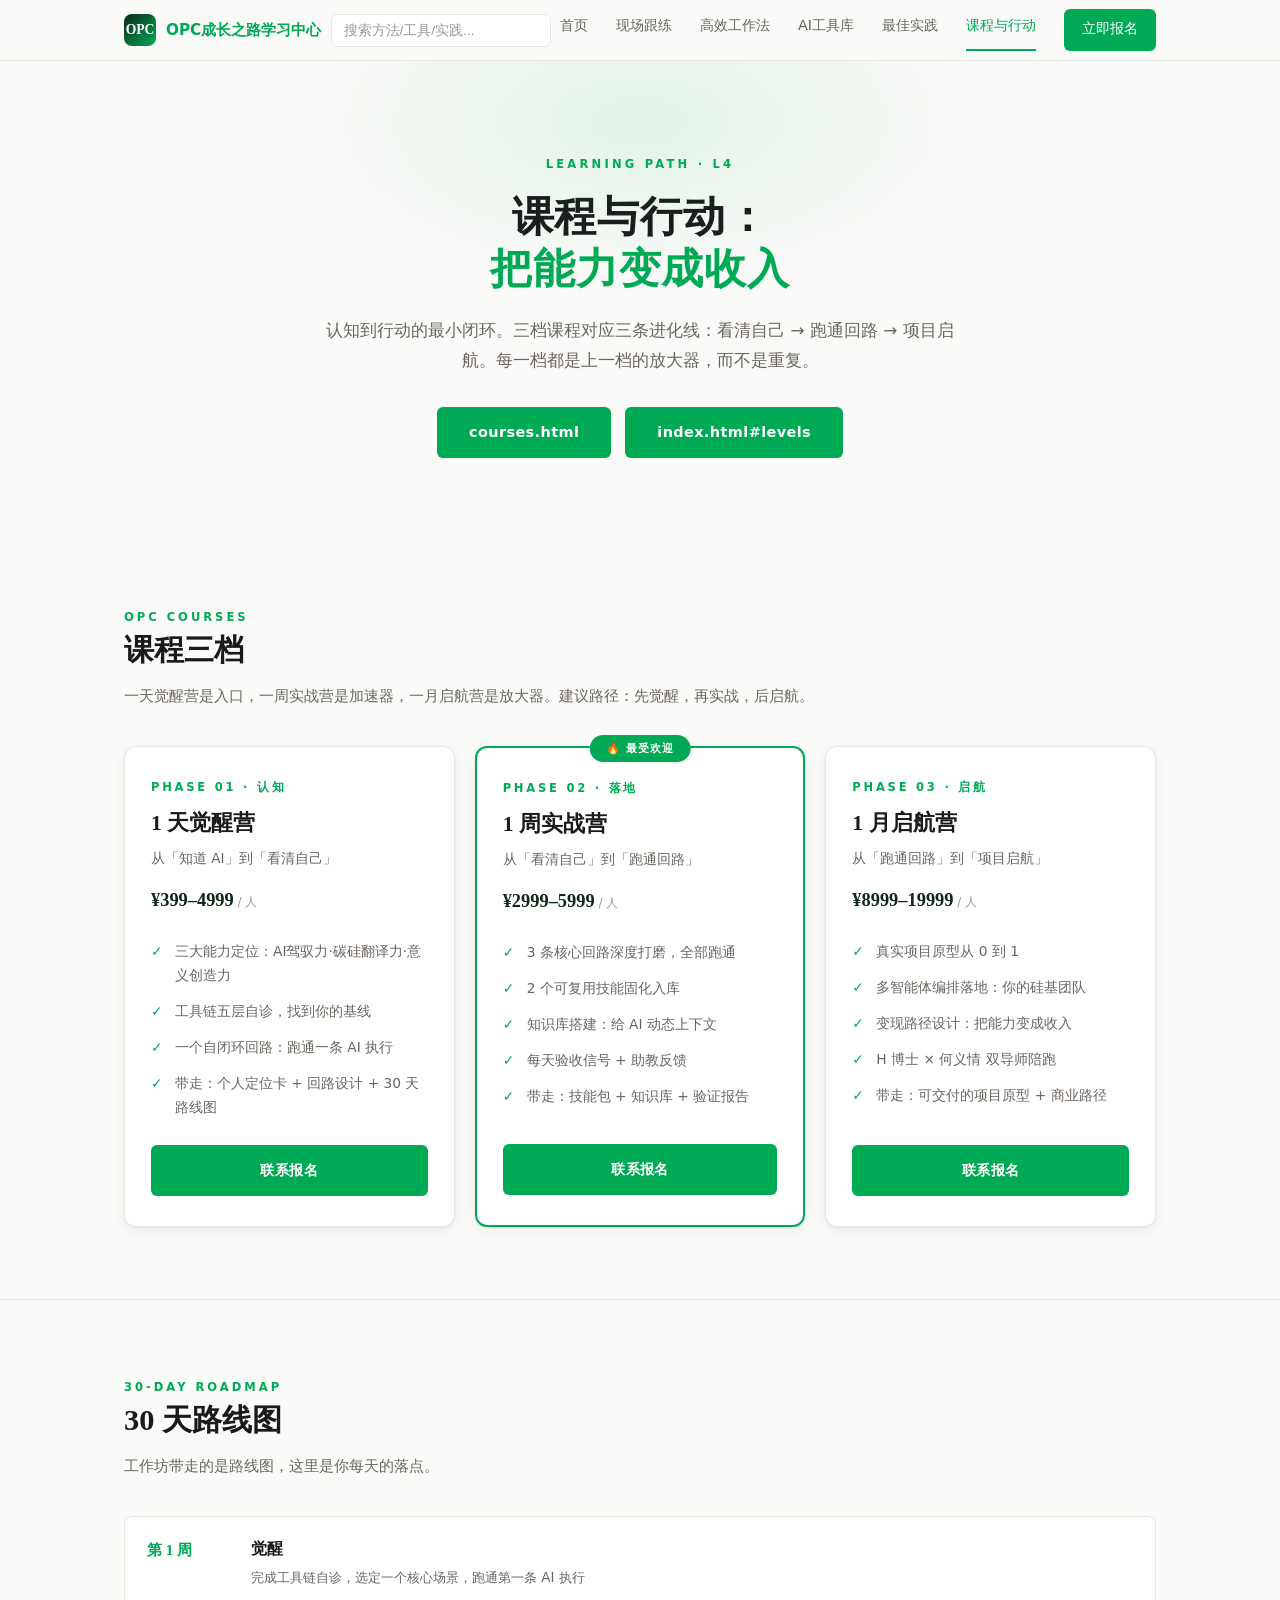
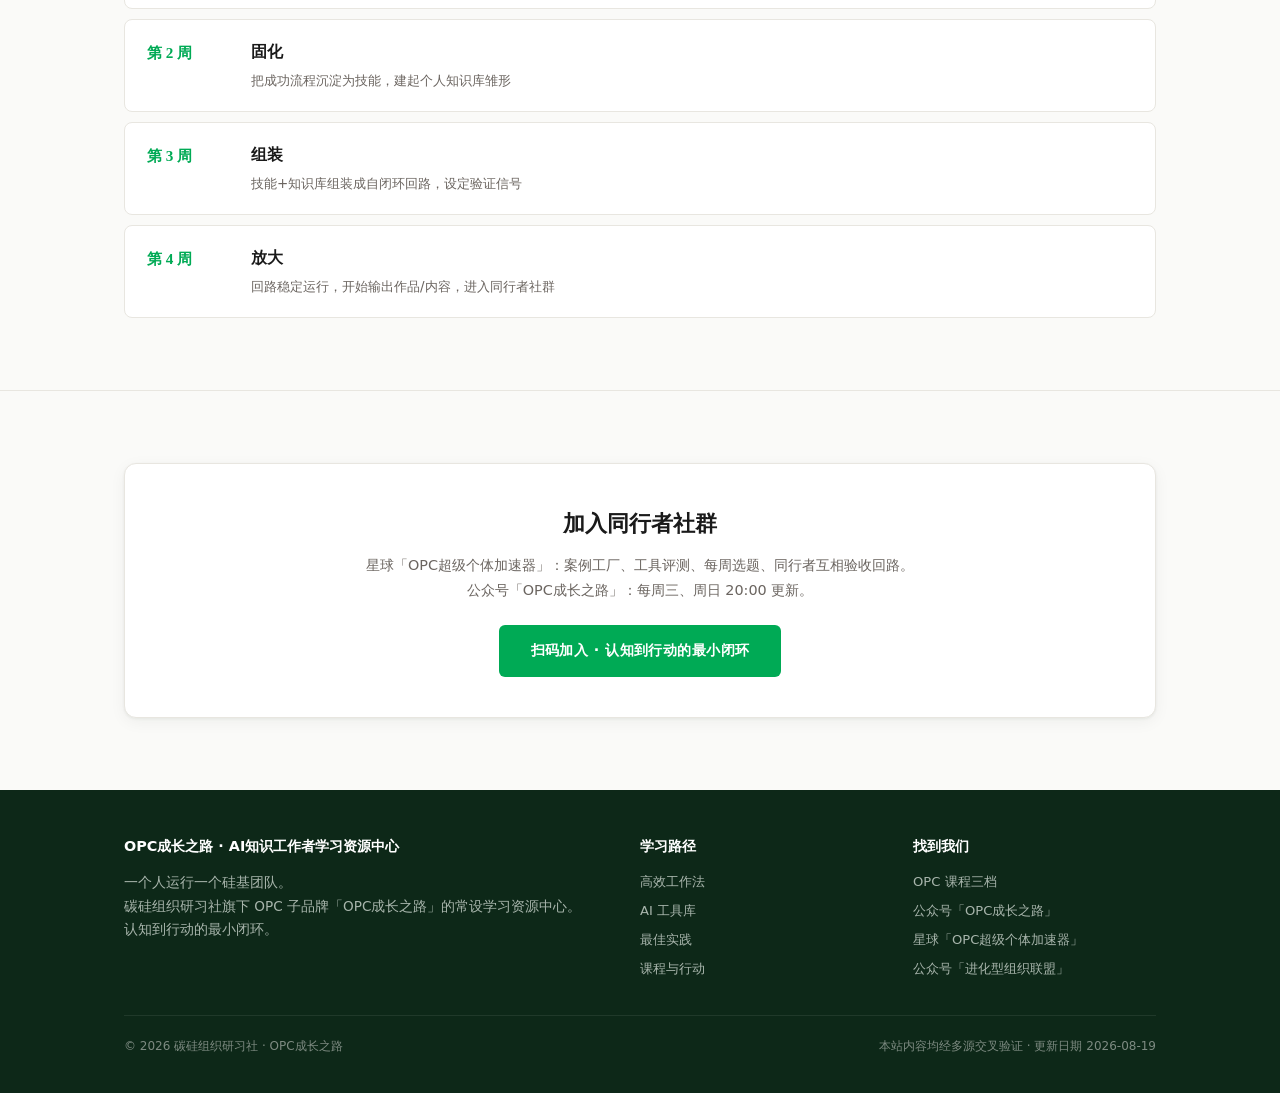
==== courses.html @ c3287d08 "OPC学习资源中心 v1.0: 渐进式五层路径+工具链自测+现场跟练手册" ====
<!DOCTYPE html>
<html lang="zh-CN">
<head>
<meta charset="UTF-8">
<meta name="viewport" content="width=device-width, initial-scale=1.0">
<title>课程与行动 · OPC成长之路 · AI知识工作者学习资源中心</title>
<meta name="description" content="AI 知识工作者一站式学习资源中心：高效工作法、AI 工具库、最佳实践、OPC 课程。一个人运行一个硅基团队。">
<link rel="stylesheet" href="css/style.css">

</head>
<body>
<nav class="nav">
  <div class="container nav-inner">
    <a class="brand" href="index.html"><span class="logo">OPC</span><span>OPC成长之路学习中心</span></a>
    <div class="search-wrap"><input id="site-search" class="site-search" type="search" placeholder="搜索方法/工具/实践..." aria-label="站内搜索"></div>
    <button class="nav-menu-toggle" aria-label="菜单" onclick="document.querySelector('.nav-links').classList.toggle('mobile-open')">☰ 菜单</button>
    <div class="nav-links"><a href="index.html" class="">首页</a><a href="playbook.html" class="">现场跟练</a><a href="methods.html" class="">高效工作法</a><a href="tools.html" class="">AI工具库</a><a href="practices.html" class="">最佳实践</a><a href="courses.html" class="active">课程与行动</a><a class="nav-cta" href="courses.html">立即报名</a></div>
  </div>
</nav>
<header class="hero">
  <div class="container">
    <span class="eyebrow">LEARNING PATH · L4</span>
    <h1>课程与行动：<br><em>把能力变成收入</em></h1>
    <p class="sub">认知到行动的最小闭环。三档课程对应三条进化线：看清自己 → 跑通回路 → 项目启航。每一档都是上一档的放大器，而不是重复。</p>
    <div class="hero-btns"><a class="btn " href="加入星球">courses.html</a><a class="btn line" href="回到起点 L0">index.html#levels</a></div>
  </div>
</header>

<section>
  <div class="container">
    <div class="sec-head">
      <span class="sec-label">OPC COURSES</span>
      <h2 class="sec-title">课程三档</h2>
      <p class="sec-desc">一天觉醒营是入口，一周实战营是加速器，一月启航营是放大器。建议路径：先觉醒，再实战，后启航。</p>
    </div>
    <div class="tier-grid"><div class="tier">
  <span class="t-phase">PHASE 01 · 认知</span>
  <h3>1 天觉醒营</h3>
  <p class="t-sub">从「知道 AI」到「看清自己」</p>
  <div class="t-price">¥399–4999<small> / 人</small></div>
  <ul><li>三大能力定位：AI驾驭力·碳硅翻译力·意义创造力</li><li>工具链五层自诊，找到你的基线</li><li>一个自闭环回路：跑通一条 AI 执行</li><li>带走：个人定位卡 + 回路设计 + 30 天路线图</li></ul>
  <a class="btn" href="index.html">联系报名</a>
</div><div class="tier hot"><span class="t-badge">🔥 最受欢迎</span>
  <span class="t-phase">PHASE 02 · 落地</span>
  <h3>1 周实战营</h3>
  <p class="t-sub">从「看清自己」到「跑通回路」</p>
  <div class="t-price">¥2999–5999<small> / 人</small></div>
  <ul><li>3 条核心回路深度打磨，全部跑通</li><li>2 个可复用技能固化入库</li><li>知识库搭建：给 AI 动态上下文</li><li>每天验收信号 + 助教反馈</li><li>带走：技能包 + 知识库 + 验证报告</li></ul>
  <a class="btn" href="index.html">联系报名</a>
</div><div class="tier">
  <span class="t-phase">PHASE 03 · 启航</span>
  <h3>1 月启航营</h3>
  <p class="t-sub">从「跑通回路」到「项目启航」</p>
  <div class="t-price">¥8999–19999<small> / 人</small></div>
  <ul><li>真实项目原型从 0 到 1</li><li>多智能体编排落地：你的硅基团队</li><li>变现路径设计：把能力变成收入</li><li>H 博士 × 何义情 双导师陪跑</li><li>带走：可交付的项目原型 + 商业路径</li></ul>
  <a class="btn" href="index.html">联系报名</a>
</div></div>
  </div>
</section>
<section>
  <div class="container">
    <div class="sec-head">
      <span class="sec-label">30-DAY ROADMAP</span>
      <h2 class="sec-title">30 天路线图</h2>
      <p class="sec-desc">工作坊带走的是路线图，这里是你每天的落点。</p>
    </div>
    <div class="roadmap"><div class="rm"><div class="rm-wk">第 1 周</div><div class="rm-body"><h4>觉醒</h4><p>完成工具链自诊，选定一个核心场景，跑通第一条 AI 执行</p></div></div><div class="rm"><div class="rm-wk">第 2 周</div><div class="rm-body"><h4>固化</h4><p>把成功流程沉淀为技能，建起个人知识库雏形</p></div></div><div class="rm"><div class="rm-wk">第 3 周</div><div class="rm-body"><h4>组装</h4><p>技能+知识库组装成自闭环回路，设定验证信号</p></div></div><div class="rm"><div class="rm-wk">第 4 周</div><div class="rm-body"><h4>放大</h4><p>回路稳定运行，开始输出作品/内容，进入同行者社群</p></div></div></div>
  </div>
</section>
<section>
  <div class="container">
    <div class="cta">
      <h3>加入同行者社群</h3>
      <p>星球「OPC超级个体加速器」：案例工厂、工具评测、每周选题、同行者互相验收回路。<br>公众号「OPC成长之路」：每周三、周日 20:00 更新。</p>
      <a class="btn" href="index.html">扫码加入 · 认知到行动的最小闭环</a>
    </div>
  </div>
</section>
<footer>
  <div class="container">
    <div class="footer-grid">
      <div>
        <h4>OPC成长之路 · AI知识工作者学习资源中心</h4>
        <p style="color:#a8b5ac;font-size:0.85rem;">一个人运行一个硅基团队。<br>碳硅组织研习社旗下 OPC 子品牌「OPC成长之路」的常设学习资源中心。<br>认知到行动的最小闭环。</p>
      </div>
      <div>
        <h4>学习路径</h4>
        <a href="methods.html">高效工作法</a>
        <a href="tools.html">AI 工具库</a>
        <a href="practices.html">最佳实践</a>
        <a href="courses.html">课程与行动</a>
      </div>
      <div>
        <h4>找到我们</h4>
        <a href="courses.html">OPC 课程三档</a>
        <a href="#">公众号「OPC成长之路」</a>
        <a href="#">星球「OPC超级个体加速器」</a>
        <a href="#">公众号「进化型组织联盟」</a>
      </div>
    </div>
    <div class="footer-bottom">
      <span>© 2026 碳硅组织研习社 · OPC成长之路</span>
      <span>本站内容均经多源交叉验证 · 更新日期 2026-08-19</span>
    </div>
  </div>
</footer>
<script src="js/search.js"></script>
</body>
</html>
---- css/style.css ----
/* ============================================================
   OPC成长之路 · AI知识工作者学习资源中心
   设计系统 v1.0 — 碳硅绿 × 暖纸色
   与 OPC 工作坊物料（brochure/poster v6-v7）保持一致
   ============================================================ */
:root {
  --green: #00aa55;
  --green-bright: #12c96b;
  --green-soft: rgba(0,170,85,0.06);
  --green-line: rgba(0,170,85,0.16);
  --dark: #0d2818;
  --dark-2: #1a3a2a;
  --ink: #1a1a1a;
  --gray: #6b6560;
  --light-gray: #999;
  --bg: #fafaf8;
  --warm: #f5f3ef;
  --border: #e8e6e0;
  --white: #ffffff;

  /* 渐进式五层色 */
  --l0: #b85a30;   /* 认知觉醒 · 碳 */
  --l1: #2563eb;   /* 方法掌握 · 硅蓝 */
  --l2: #00aa55;   /* 工具驾驭 · 共生绿 */
  --l3: #7c3aed;   /* 实践深化 · 紫 */
  --l4: #0d2818;   /* 行动变现 · 深绿 */

  --serif: "Songti SC","STSong","Noto Serif SC","SimSun","PingFang SC",serif;
  --sans: "PingFang SC","Hiragino Sans GB","Microsoft YaHei",system-ui,sans-serif;
  --radius: 8px;
  --shadow: 0 1px 3px rgba(13,40,24,0.06), 0 4px 16px rgba(13,40,24,0.05);
}

* { margin:0; padding:0; box-sizing:border-box; }
html { font-size:16px; -webkit-font-smoothing:antialiased; scroll-behavior:smooth; }
body {
  font-family:var(--sans);
  color:var(--ink);
  background:var(--bg);
  line-height:1.75;
}
h1,h2,h3,.serif { font-family:var(--serif); }
a { color:var(--green); text-decoration:none; }
a:hover { text-decoration:underline; }
img { max-width:100%; }

.container { max-width:1080px; margin:0 auto; padding:0 24px; }
section { padding:72px 0; }
section + section { border-top:1px solid var(--border); }

/* ---------- 顶部导航 ---------- */
.nav {
  position:sticky; top:0; z-index:100;
  background:rgba(250,250,248,0.92);
  backdrop-filter:blur(8px);
  border-bottom:1px solid var(--border);
}
.nav-inner { display:flex; align-items:center; justify-content:space-between; height:60px; }
.brand { display:flex; align-items:center; gap:10px; font-weight:600; font-size:0.95rem; }
.brand .logo {
  width:32px; height:32px; border-radius:8px;
  background:linear-gradient(135deg,var(--dark),var(--green));
  color:#fff; display:flex; align-items:center; justify-content:center;
  font-size:0.85rem; font-family:var(--serif);
}
.nav-links { display:flex; gap:28px; font-size:0.9rem; }
.nav-links a { color:var(--gray); font-weight:500; padding:4px 0; border-bottom:2px solid transparent; }
.nav-links a:hover { color:var(--ink); text-decoration:none; }
.nav-links a.active { color:var(--green); border-bottom-color:var(--green); }
.nav-cta {
  background:var(--green); color:#fff !important; padding:8px 18px !important;
  border-radius:6px; font-size:0.85rem; font-weight:600;
}
.nav-cta:hover { opacity:0.9; text-decoration:none; }
@media (max-width:760px) {
  .nav-links { gap:14px; font-size:0.8rem; }
  .nav-cta { display:none; }
}

/* ---------- 移动端导航 ---------- */
.nav-menu-toggle {
  display:none;
  background:transparent; border:1px solid var(--border); color:var(--ink);
  padding:6px 10px; border-radius:6px; font-size:0.8rem; cursor:pointer;
}
@media (max-width:760px) {
  .nav-menu-toggle { display:inline-flex; align-items:center; gap:6px; }
  .nav-links {
    display:none; position:absolute; top:60px; left:0; right:0;
    background:rgba(250,250,248,0.97); backdrop-filter:blur(8px);
    border-bottom:1px solid var(--border); padding:14px 18px; gap:14px;
    flex-direction:column; align-items:flex-start;
  }
  .nav-links.mobile-open { display:flex; }
  .nav-cta { display:inline-flex; }
}

/* ---------- 站内搜索 ---------- */
.search-wrap { display:flex; align-items:center; gap:10px; }
.site-search {
  width:220px; padding:8px 12px; border:1px solid var(--border); border-radius:6px;
  background:var(--white); color:var(--ink); font-size:0.85rem; outline:none;
}
.site-search:focus { border-color:var(--green); box-shadow:0 0 0 3px rgba(0,170,85,0.10); }
.site-search::placeholder { color:var(--light-gray); }
@media (max-width:760px) {
  .search-wrap { width:100%; }
  .site-search { width:100%; }
}

/* ---------- Hero ---------- */
.hero { padding:88px 0 72px; text-align:center; position:relative; overflow:hidden; }
.hero::before {
  content:''; position:absolute; top:-120px; left:50%; transform:translateX(-50%);
  width:720px; height:360px;
  background:radial-gradient(ellipse, rgba(0,170,85,0.10) 0%, transparent 65%);
  pointer-events:none;
}
.eyebrow {
  display:inline-block; font-size:0.72rem; letter-spacing:0.28em; color:var(--green);
  margin-bottom:18px; font-weight:600;
}
.hero h1 { font-size:2.6rem; line-height:1.25; font-weight:600; letter-spacing:0.02em; }
.hero h1 em { font-style:normal; color:var(--green); }
.hero .sub { font-size:1.05rem; color:var(--gray); max-width:640px; margin:20px auto 32px; }
.hero-btns { display:flex; gap:14px; justify-content:center; flex-wrap:wrap; }

.btn {
  display:inline-block; padding:13px 32px; background:var(--green); color:#fff;
  font-size:0.9rem; font-weight:600; border-radius:6px; cursor:pointer;
  border:none; letter-spacing:0.03em;
}
.btn:hover { opacity:0.9; text-decoration:none; }
.btn-line { background:transparent; color:var(--green); border:1.5px solid var(--green); }
.btn-line:hover { background:var(--green-soft); }
.btn-dark { background:var(--dark); color:#fff; }
.btn-sm { padding:9px 20px; font-size:0.82rem; }

/* ---------- 章节标题 ---------- */
.sec-label { font-size:0.72rem; letter-spacing:0.26em; color:var(--green); font-weight:600; margin-bottom:10px; }
h2.sec-title { font-size:1.9rem; font-weight:600; line-height:1.35; margin-bottom:12px; }
.sec-desc { color:var(--gray); max-width:720px; margin-bottom:36px; font-size:0.95rem; }
.sec-head { margin-bottom:36px; }

/* ---------- 渐进式学习路径（首页核心） ---------- */
.levels { display:flex; flex-direction:column; gap:14px; }
.level {
  display:flex; align-items:stretch; gap:0; border-radius:var(--radius);
  background:var(--white); border:1px solid var(--border); overflow:hidden;
  box-shadow:var(--shadow); transition:transform .15s;
}
.level:hover { transform:translateY(-2px); }
.level-bar { width:8px; flex-shrink:0; }
.level-body { flex:1; padding:22px 24px; display:flex; gap:24px; align-items:flex-start; flex-wrap:wrap; }
.level-no {
  font-family:var(--serif); font-size:2rem; font-weight:600; line-height:1;
  min-width:56px; text-align:center; padding-top:4px;
}
.level-info { flex:1; min-width:240px; }
.level-info h3 { font-size:1.15rem; margin-bottom:4px; }
.level-info p { font-size:0.86rem; color:var(--gray); margin-bottom:8px; }
.level-tags { display:flex; gap:6px; flex-wrap:wrap; }
.tag {
  font-size:0.72rem; padding:3px 10px; border-radius:20px;
  background:var(--warm); color:var(--gray); border:1px solid var(--border);
}
.level-go { align-self:center; margin-right:20px; font-size:0.85rem; white-space:nowrap; }
.level-go a { font-weight:600; }
@media (max-width:640px) { .level-go { display:none; } .level-body { gap:14px; } }

/* ---------- 卡片网格 ---------- */
.grid { display:grid; grid-template-columns:repeat(auto-fill,minmax(300px,1fr)); gap:18px; }
.card {
  background:var(--white); border:1px solid var(--border); border-radius:var(--radius);
  padding:26px 24px; box-shadow:var(--shadow);
}
.card .c-icon { font-size:1.6rem; display:block; margin-bottom:12px; }
.card h3 { font-size:1.05rem; margin-bottom:8px; }
.card p { font-size:0.86rem; color:var(--gray); margin-bottom:10px; }
.card .c-meta { font-size:0.75rem; color:var(--light-gray); }
.card a.more { font-size:0.82rem; font-weight:600; }

/* ---------- 三力/工具链 ---------- */
.fw-strip { display:grid; grid-template-columns:repeat(auto-fit,minmax(280px,1fr)); gap:16px; }
.fw {
  background:var(--white); border:1px solid var(--border); border-radius:var(--radius);
  padding:26px 24px; border-top:3px solid var(--green);
}
.fw .fw-num { font-size:0.72rem; letter-spacing:0.2em; color:var(--green); font-weight:600; }
.fw h3 { font-size:1.1rem; margin:6px 0 8px; }
.fw p { font-size:0.86rem; color:var(--gray); }

/* 工具链五层（阶梯） */
.ladder { display:flex; flex-direction:column; gap:10px; }
.ladder-row {
  display:flex; align-items:center; gap:16px; background:var(--white);
  border:1px solid var(--border); border-radius:var(--radius); padding:14px 20px;
}
.ladder-arrow { color:var(--green); font-weight:600; flex-shrink:0; }
.ladder-row .l-name { font-weight:600; font-size:0.95rem; min-width:110px; }
.ladder-row .l-role { font-size:0.82rem; color:var(--green); font-weight:600; min-width:130px; }
.ladder-row .l-desc { font-size:0.82rem; color:var(--gray); }
@media (max-width:640px) { .ladder-arrow { display:none; } }

/* ---------- 暗色区块 ---------- */
.dark-section {
  background:linear-gradient(155deg, #0a0f0d 0%, #0d2818 45%, #1a3a2a 100%);
  color:#d0d5d2; border-top:none;
}
.dark-section h2 { color:#fff; }
.dark-section .sec-desc { color:#a8b5ac; }
.dark-section .sec-label { color:var(--green-bright); }
.dark-cards { display:grid; grid-template-columns:repeat(auto-fit,minmax(260px,1fr)); gap:16px; }
.dark-card {
  background:rgba(255,255,255,0.04); border:1px solid rgba(255,255,255,0.10);
  border-radius:var(--radius); padding:24px 22px;
}
.dark-card h3 { color:#fff; font-size:1.02rem; margin-bottom:8px; }
.dark-card p { font-size:0.85rem; color:#a8b5ac; }
.dark-card .num { font-size:1.6rem; font-family:var(--serif); color:var(--green-bright); display:block; margin-bottom:6px; }

/* ---------- 工作方法页 ---------- */
.method {
  background:var(--white); border:1px solid var(--border); border-radius:var(--radius);
  padding:30px 28px; margin-bottom:20px; box-shadow:var(--shadow);
  border-left:4px solid var(--l1);
}
.method h3 { font-size:1.2rem; margin-bottom:4px; display:flex; align-items:center; gap:10px; }
.method .m-tagline { font-size:0.85rem; color:var(--green); font-weight:600; margin-bottom:14px; }
.method .m-steps { display:grid; grid-template-columns:repeat(auto-fit,minmax(220px,1fr)); gap:14px; margin-bottom:14px; }
.m-step { background:var(--warm); border-radius:6px; padding:14px 16px; font-size:0.85rem; }
.m-step .n { font-weight:700; color:var(--green); margin-right:6px; }
.method .m-foot { display:flex; justify-content:space-between; flex-wrap:wrap; gap:10px; font-size:0.82rem; color:var(--gray); border-top:1px dashed var(--border); padding-top:12px; }
.method .m-foot b { color:var(--ink); }

/* ---------- 工具页 ---------- */
.toolcat { margin-bottom:44px; }
.toolcat-head { display:flex; align-items:baseline; gap:12px; margin-bottom:14px; }
.toolcat-head h3 { font-size:1.3rem; }
.toolcat-head .note { font-size:0.78rem; color:var(--light-gray); }
.tool-table { width:100%; border-collapse:collapse; background:var(--white); border:1px solid var(--border); border-radius:var(--radius); overflow:hidden; box-shadow:var(--shadow); }
.tool-table th {
  text-align:left; font-size:0.76rem; letter-spacing:0.08em; color:var(--gray);
  background:var(--warm); padding:10px 14px; border-bottom:1px solid var(--border); font-weight:600;
}
.tool-table td { padding:12px 14px; font-size:0.85rem; border-bottom:1px solid var(--border); vertical-align:top; }
.tool-table tr:last-child td { border-bottom:none; }
.tool-table tr:hover td { background:var(--green-soft); }
.tool-name { font-weight:600; white-space:nowrap; }
.badge { display:inline-block; font-size:0.66rem; padding:2px 8px; border-radius:12px; font-weight:600; margin-left:6px; vertical-align:2px; }
.badge-cn { background:rgba(37,99,235,0.10); color:#1d4ed8; }
.badge-intl { background:rgba(0,170,85,0.10); color:var(--green); }
.badge-free { background:rgba(124,58,237,0.10); color:#6d28d9; }
.badge-open { background:rgba(184,90,48,0.12); color:#9a4a24; }
.pricing { color:var(--light-gray); font-size:0.78rem; white-space:nowrap; }

/* 选型组合 */
.pack { background:var(--white); border:1px solid var(--border); border-radius:var(--radius); padding:24px; box-shadow:var(--shadow); }
.pack h3 { font-size:1.05rem; margin-bottom:12px; display:flex; align-items:center; gap:8px; }
.pack ol { margin-left:20px; font-size:0.86rem; color:var(--gray); }
.pack li { margin-bottom:6px; }
.pack li b { color:var(--ink); }

/* ---------- 实践页 ---------- */
.practice { background:var(--white); border:1px solid var(--border); border-radius:var(--radius); padding:28px; margin-bottom:20px; box-shadow:var(--shadow); border-left:4px solid var(--l3); }
.practice h3 { font-size:1.15rem; margin-bottom:10px; }
.practice p, .practice li { font-size:0.88rem; color:var(--gray); }
.practice ul { margin:10px 0 0 20px; }
.practice li { margin-bottom:6px; }
.rank-list { counter-reset:rk; }
.rank-item { display:flex; align-items:flex-start; gap:16px; padding:14px 0; border-bottom:1px dashed var(--border); }
.rank-item:last-child { border-bottom:none; }
.rank-no { counter-increment:rk; }
.rank-no::before {
  content:counter(rk); width:34px; height:34px; border-radius:50%;
  background:var(--dark); color:#fff; display:flex; align-items:center; justify-content:center;
  font-family:var(--serif); font-weight:600; font-size:0.95rem; flex-shrink:0;
}
.rank-item:nth-child(2) .rank-no::before { background:#2563eb; }
.rank-item:nth-child(3) .rank-no::before { background:var(--green); }
.rank-item h4 { font-size:0.98rem; }
.rank-item p { font-size:0.84rem; color:var(--gray); }

.prompt-box { background:#0d2818; color:#d0d5d2; border-radius:8px; padding:18px 20px; font-size:0.83rem; font-family:var(--sans); line-height:1.8; margin:10px 0; white-space:pre-wrap; }
.prompt-box .plabel { color:var(--green-bright); font-size:0.7rem; letter-spacing:0.18em; font-weight:600; display:block; margin-bottom:6px; }

/* ---------- 课程页 ---------- */
.tier-grid { display:grid; grid-template-columns:repeat(auto-fit,minmax(290px,1fr)); gap:20px; }
.tier {
  background:var(--white); border:1px solid var(--border); border-radius:12px;
  padding:30px 26px; box-shadow:var(--shadow); display:flex; flex-direction:column; position:relative;
}
.tier.hot { border:2px solid var(--green); }
.tier .t-badge {
  position:absolute; top:-13px; left:50%; transform:translateX(-50%);
  background:var(--green); color:#fff; font-size:0.7rem; letter-spacing:0.1em;
  padding:4px 16px; border-radius:20px; font-weight:600;
}
.tier .t-phase { font-size:0.72rem; letter-spacing:0.24em; color:var(--green); font-weight:600; }
.tier h3 { font-size:1.35rem; margin:8px 0 4px; }
.tier .t-sub { font-size:0.85rem; color:var(--gray); margin-bottom:14px; }
.tier .t-price { font-size:1.15rem; font-family:var(--serif); font-weight:600; color:var(--dark); margin-bottom:16px; }
.tier .t-price small { font-size:0.75rem; color:var(--light-gray); font-family:var(--sans); font-weight:400; }
.tier ul { list-style:none; margin-bottom:20px; flex:1; }
.tier li { font-size:0.86rem; color:var(--gray); padding:6px 0 6px 24px; position:relative; }
.tier li::before { content:'✓'; color:var(--green); position:absolute; left:0; font-weight:700; }
.tier .btn { text-align:center; }

.roadmap { display:flex; flex-direction:column; gap:10px; }
.rm { display:flex; gap:18px; align-items:flex-start; background:var(--white); border:1px solid var(--border); border-radius:var(--radius); padding:18px 22px; }
.rm .rm-wk { font-family:var(--serif); font-weight:700; color:var(--green); font-size:0.95rem; min-width:86px; padding-top:2px; }
.rm .rm-body h4 { font-size:0.98rem; margin-bottom:4px; }
.rm .rm-body p { font-size:0.84rem; color:var(--gray); }

/* ---------- CTA ---------- */
.cta {
  background:var(--white); border:1px solid var(--border); border-radius:12px;
  padding:40px; text-align:center; box-shadow:var(--shadow);
}
.cta h3 { font-size:1.4rem; margin-bottom:10px; }
.cta p { color:var(--gray); font-size:0.9rem; margin-bottom:22px; }

/* ---------- Footer ---------- */
footer { background:var(--dark); color:#a8b5ac; padding:44px 0 36px; font-size:0.82rem; }
.footer-grid { display:grid; grid-template-columns:2fr 1fr 1fr; gap:30px; margin-bottom:28px; }
.footer-grid h4 { color:#fff; font-size:0.9rem; margin-bottom:12px; }
.footer-grid a { color:#a8b5ac; display:block; margin-bottom:6px; }
.footer-grid a:hover { color:#fff; }
.footer-bottom { border-top:1px solid rgba(255,255,255,0.08); padding-top:20px; color:#7d8a81; font-size:0.75rem; display:flex; justify-content:space-between; flex-wrap:wrap; gap:8px; }
@media (max-width:760px) { .footer-grid { grid-template-columns:1fr; } }

/* ---------- 表格/小工具 ---------- */
.stat-row { display:grid; grid-template-columns:repeat(auto-fit,minmax(160px,1fr)); gap:14px; margin-bottom:36px; }
.stat { background:var(--white); border:1px solid var(--border); border-radius:var(--radius); padding:22px; text-align:center; }
.stat .v { font-size:1.7rem; font-family:var(--serif); font-weight:600; color:var(--green); }
.stat .k { font-size:0.78rem; color:var(--gray); margin-top:4px; }

.note-box { background:var(--warm); border:1px solid var(--border); border-left:3px solid var(--green); border-radius:6px; padding:16px 18px; font-size:0.85rem; color:var(--gray); margin:14px 0; }
.note-box b { color:var(--ink); }

/* ---------- 工具链自测 ---------- */
.quiz { background:var(--white); border:1px solid var(--border); border-radius:12px; padding:36px 32px; box-shadow:var(--shadow); }
.quiz-q { margin-bottom:22px; }
.quiz-q h4 { font-size:0.98rem; margin-bottom:10px; }
.quiz-opts { display:grid; grid-template-columns:repeat(auto-fit,minmax(240px,1fr)); gap:8px; }
.quiz-opt {
  display:flex; align-items:center; gap:8px; padding:10px 14px;
  background:var(--warm); border:1px solid var(--border); border-radius:6px;
  font-size:0.84rem; cursor:pointer; transition:all .12s;
}
.quiz-opt:hover { border-color:var(--green); background:var(--green-soft); }
.quiz-opt input { accent-color:var(--green); }
.quiz-opt:has(input:checked) { border-color:var(--green); background:var(--green-soft); font-weight:600; color:var(--dark); }
.quiz-actions { margin-top:8px; }
.quiz-result { margin-top:20px; }
.qr-box {
  background:linear-gradient(135deg,#0d2818,#1a3a2a); color:#d0d5d2;
  border-radius:10px; padding:26px 28px; display:flex; align-items:center;
  gap:22px; flex-wrap:wrap; animation:qr-in .3s ease;
}
@keyframes qr-in { from { opacity:0; transform:translateY(6px); } to { opacity:1; transform:none; } }
.qr-lv { font-family:var(--serif); font-size:1.35rem; font-weight:600; color:var(--green-bright); white-space:nowrap; }
.qr-box p { flex:1; min-width:220px; font-size:0.9rem; }
.qr-box .btn { background:var(--green-bright); color:#0d2818; }
@media (max-width:640px) { .quiz { padding:26px 18px; } }
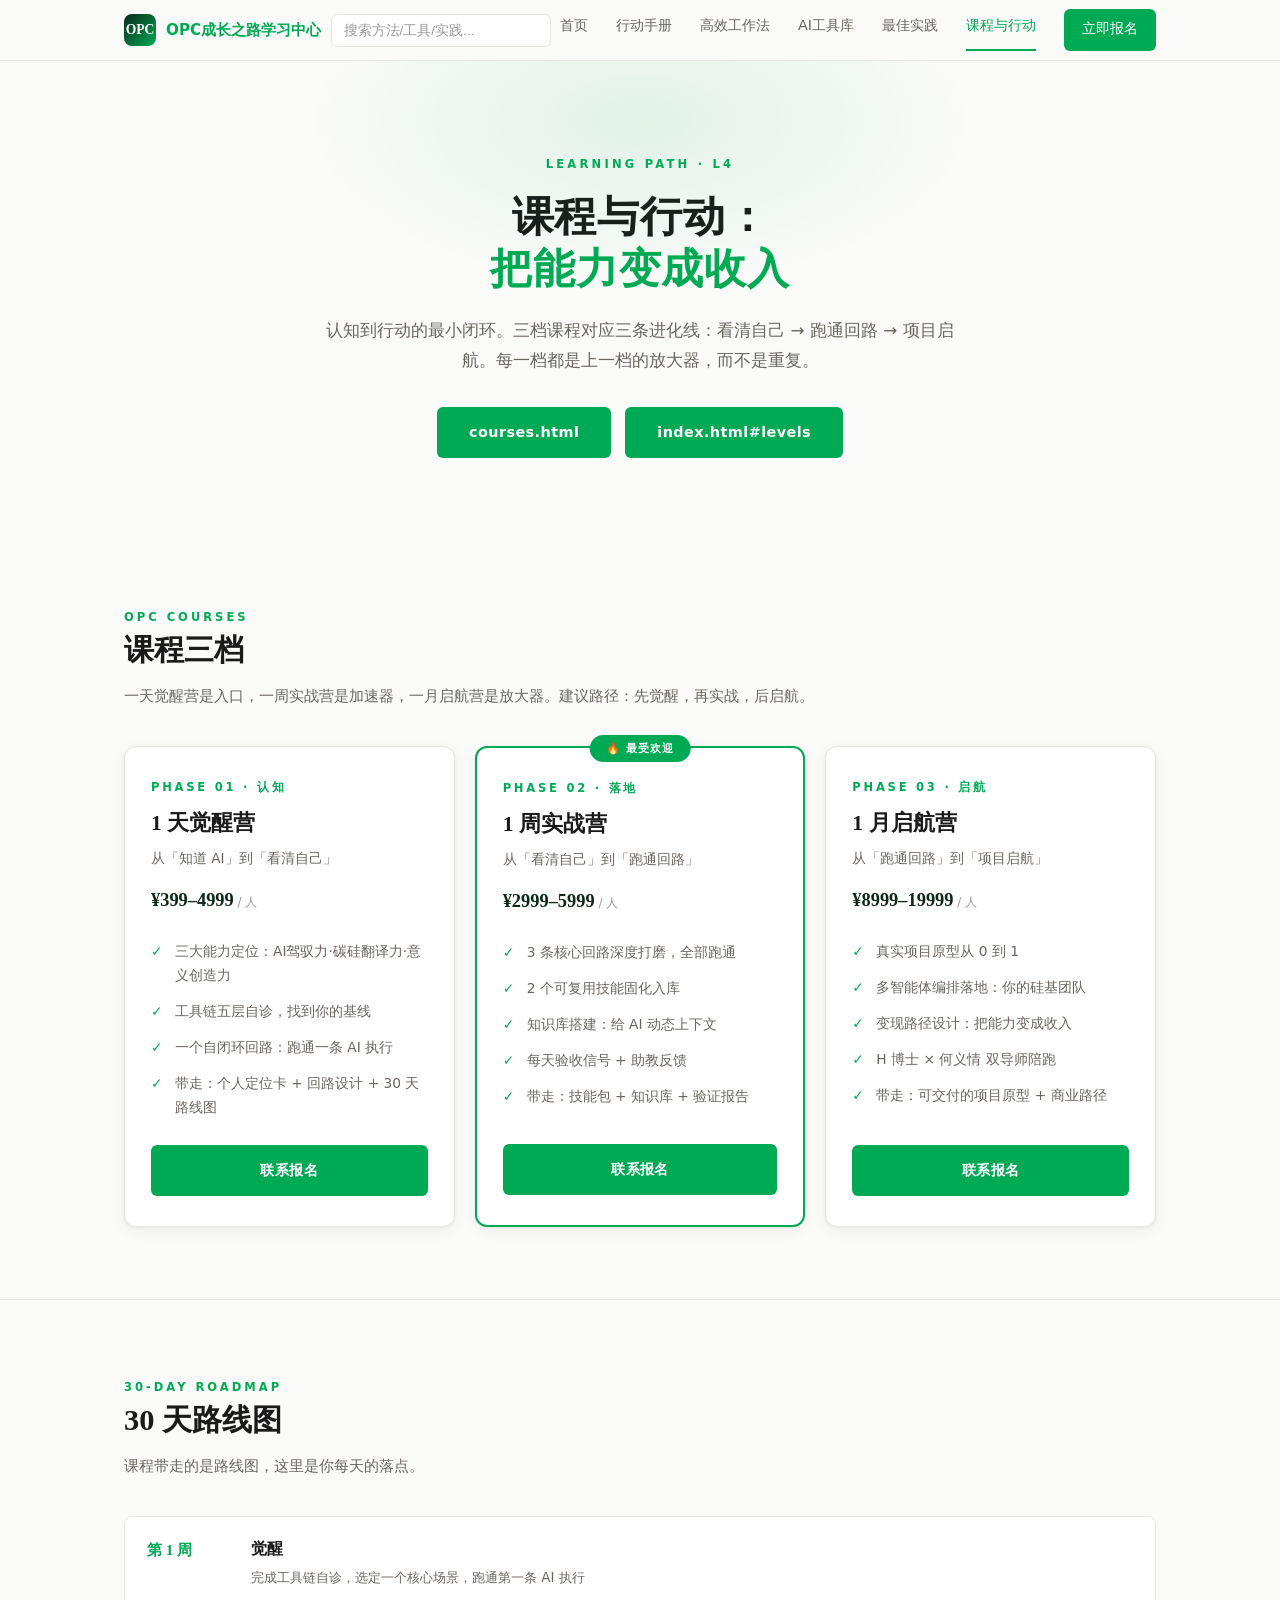
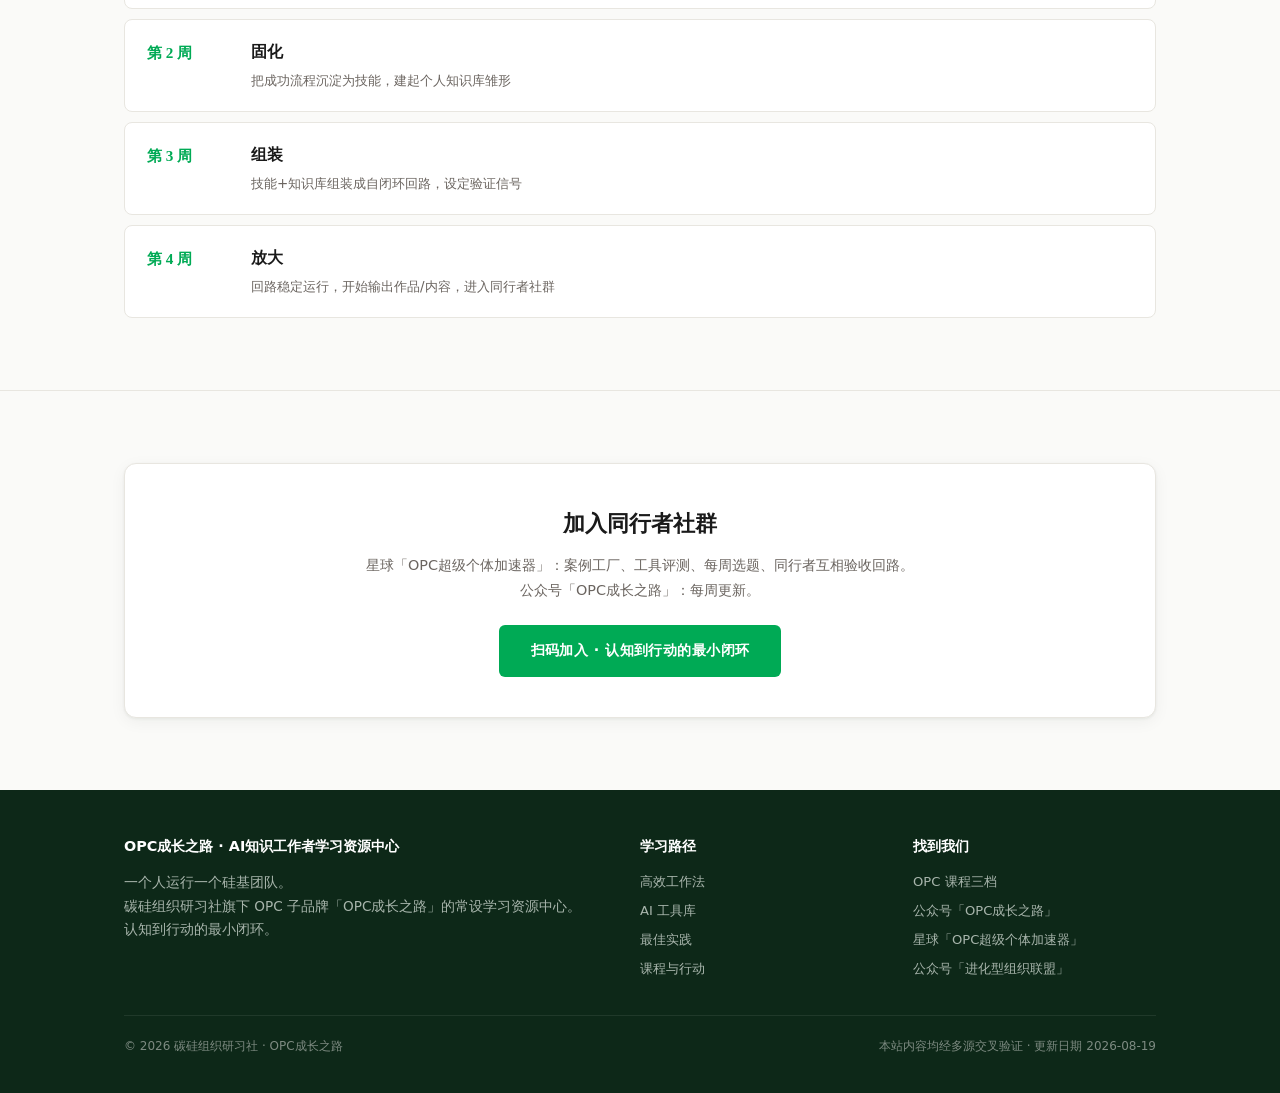
==== commit 9eacc80a: "定位升级: 移除自建自测改用官方AI驾驭力测评入口+playbook泛化为OPC行动手册+全站去工作坊限定词" ====
--- a/courses.html
+++ b/courses.html
@@ -14,7 +14,7 @@
     <a class="brand" href="index.html"><span class="logo">OPC</span><span>OPC成长之路学习中心</span></a>
     <div class="search-wrap"><input id="site-search" class="site-search" type="search" placeholder="搜索方法/工具/实践..." aria-label="站内搜索"></div>
     <button class="nav-menu-toggle" aria-label="菜单" onclick="document.querySelector('.nav-links').classList.toggle('mobile-open')">☰ 菜单</button>
-    <div class="nav-links"><a href="index.html" class="">首页</a><a href="playbook.html" class="">现场跟练</a><a href="methods.html" class="">高效工作法</a><a href="tools.html" class="">AI工具库</a><a href="practices.html" class="">最佳实践</a><a href="courses.html" class="active">课程与行动</a><a class="nav-cta" href="courses.html">立即报名</a></div>
+    <div class="nav-links"><a href="index.html" class="">首页</a><a href="playbook.html" class="">行动手册</a><a href="methods.html" class="">高效工作法</a><a href="tools.html" class="">AI工具库</a><a href="practices.html" class="">最佳实践</a><a href="courses.html" class="active">课程与行动</a><a class="nav-cta" href="courses.html">立即报名</a></div>
   </div>
 </nav>
 <header class="hero">
@@ -62,7 +62,7 @@
     <div class="sec-head">
       <span class="sec-label">30-DAY ROADMAP</span>
       <h2 class="sec-title">30 天路线图</h2>
-      <p class="sec-desc">工作坊带走的是路线图，这里是你每天的落点。</p>
+      <p class="sec-desc">课程带走的是路线图，这里是你每天的落点。</p>
     </div>
     <div class="roadmap"><div class="rm"><div class="rm-wk">第 1 周</div><div class="rm-body"><h4>觉醒</h4><p>完成工具链自诊，选定一个核心场景，跑通第一条 AI 执行</p></div></div><div class="rm"><div class="rm-wk">第 2 周</div><div class="rm-body"><h4>固化</h4><p>把成功流程沉淀为技能，建起个人知识库雏形</p></div></div><div class="rm"><div class="rm-wk">第 3 周</div><div class="rm-body"><h4>组装</h4><p>技能+知识库组装成自闭环回路，设定验证信号</p></div></div><div class="rm"><div class="rm-wk">第 4 周</div><div class="rm-body"><h4>放大</h4><p>回路稳定运行，开始输出作品/内容，进入同行者社群</p></div></div></div>
   </div>
@@ -71,7 +71,7 @@
   <div class="container">
     <div class="cta">
       <h3>加入同行者社群</h3>
-      <p>星球「OPC超级个体加速器」：案例工厂、工具评测、每周选题、同行者互相验收回路。<br>公众号「OPC成长之路」：每周三、周日 20:00 更新。</p>
+      <p>星球「OPC超级个体加速器」：案例工厂、工具评测、每周选题、同行者互相验收回路。<br>公众号「OPC成长之路」：每周更新。</p>
       <a class="btn" href="index.html">扫码加入 · 认知到行动的最小闭环</a>
     </div>
   </div>
--- a/css/style.css
+++ b/css/style.css
@@ -232,6 +232,13 @@
 .m-step .n { font-weight:700; color:var(--green); margin-right:6px; }
 .method .m-foot { display:flex; justify-content:space-between; flex-wrap:wrap; gap:10px; font-size:0.82rem; color:var(--gray); border-top:1px dashed var(--border); padding-top:12px; }
 .method .m-foot b { color:var(--ink); }
+.m-ske {
+  display:flex; flex-direction:column; gap:6px; font-size:0.84rem; color:var(--gray);
+  background:var(--green-soft); border:1px solid var(--green-line); border-radius:6px;
+  padding:12px 16px; margin-bottom:12px;
+}
+.m-ske b { color:var(--ink); }
+.m-ske span { display:flex; gap:6px; line-height:1.6; }
 
 /* ---------- 工具页 ---------- */
 .toolcat { margin-bottom:44px; }
@@ -363,3 +370,25 @@
 .qr-box p { flex:1; min-width:220px; font-size:0.9rem; }
 .qr-box .btn { background:var(--green-bright); color:#0d2818; }
 @media (max-width:640px) { .quiz { padding:26px 18px; } }
+
+/* ---------- AI驾驭力测评入口 ---------- */
+.assess {
+  background:linear-gradient(135deg,#0d2818 0%,#1a3a2a 60%,#174a2e 100%);
+  color:#d0d5d2; border-radius:14px; padding:44px 40px;
+  display:flex; gap:36px; align-items:center; flex-wrap:wrap;
+  box-shadow:0 8px 32px rgba(13,40,24,0.18); position:relative; overflow:hidden;
+}
+.assess::after { content:''; position:absolute; top:-60px; right:-60px; width:260px; height:260px; background:radial-gradient(circle, rgba(0,170,85,0.18) 0%, transparent 70%); pointer-events:none; }
+.assess * { position:relative; z-index:1; }
+.assess-body { flex:1; min-width:280px; }
+.assess .sec-label { color:var(--green-bright); }
+.assess h2 { color:#fff; font-size:1.6rem; line-height:1.4; margin-bottom:12px; }
+.assess .sec-desc { color:#a8b5ac; margin-bottom:22px; }
+.assess-actions { display:flex; gap:12px; flex-wrap:wrap; }
+.assess .btn-line { color:#fff; border-color:rgba(255,255,255,0.35); }
+.assess .btn-line:hover { background:rgba(255,255,255,0.08); }
+.assess-meta { display:flex; gap:12px; flex-wrap:wrap; }
+.assess-meta .stat { background:rgba(255,255,255,0.05); border:1px solid rgba(255,255,255,0.12); }
+.assess-meta .stat .v { color:var(--green-bright); }
+.assess-meta .stat .k { color:#a8b5ac; }
+@media (max-width:760px) { .assess { padding:32px 24px; } }
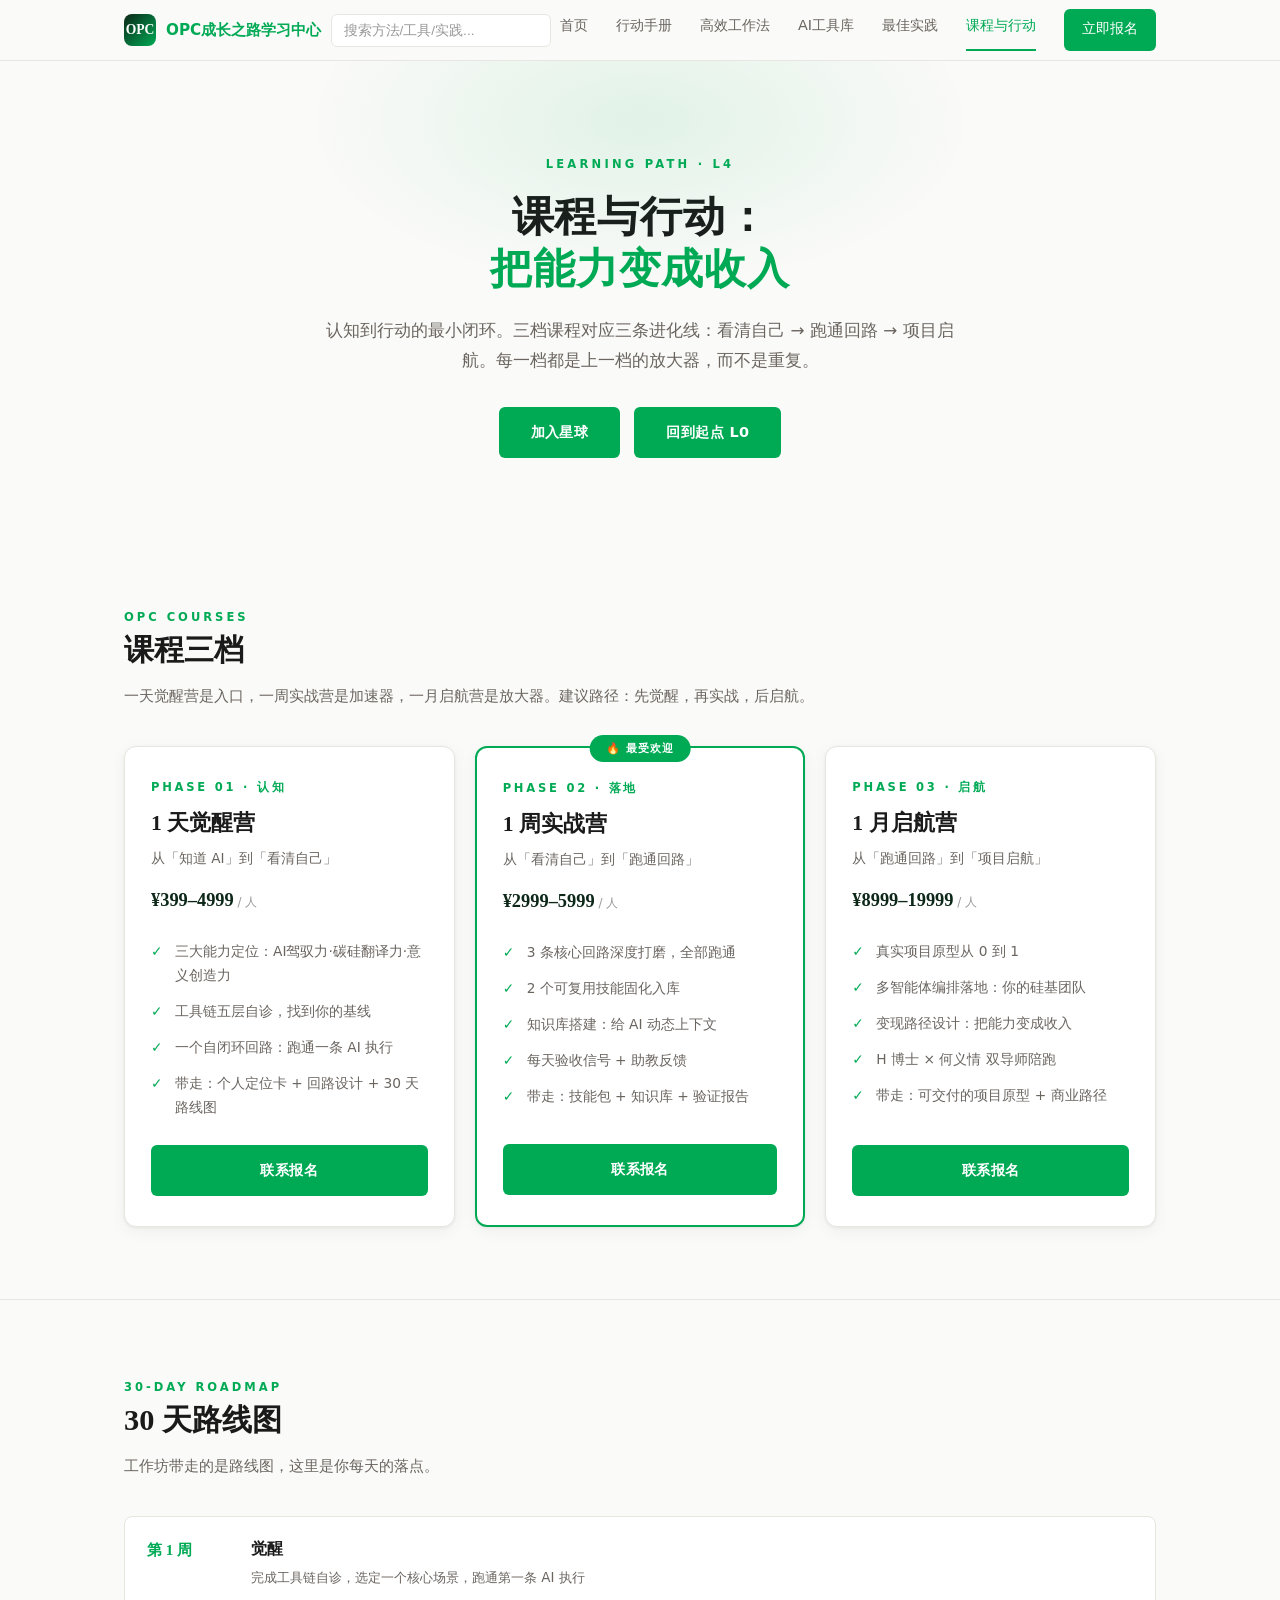
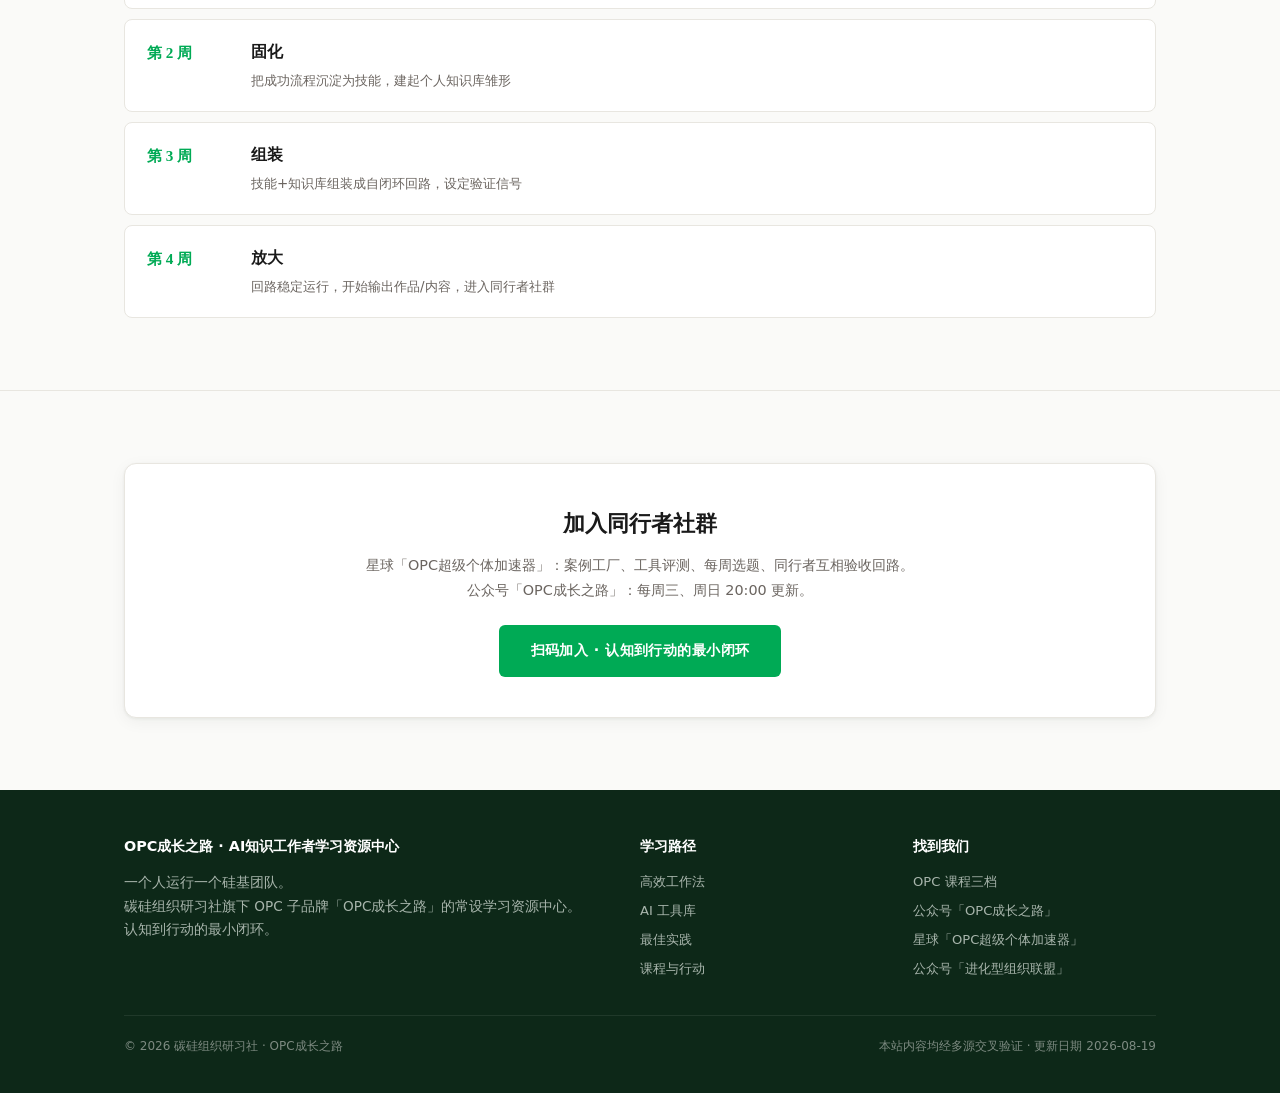
==== commit 5c1ff314: "修复全站hero按钮参数反序bug(中文href致404空页)+新增真实案例区块(4案例多源验证)+案例库资源入站" ====
--- a/courses.html
+++ b/courses.html
@@ -22,7 +22,7 @@
     <span class="eyebrow">LEARNING PATH · L4</span>
     <h1>课程与行动：<br><em>把能力变成收入</em></h1>
     <p class="sub">认知到行动的最小闭环。三档课程对应三条进化线：看清自己 → 跑通回路 → 项目启航。每一档都是上一档的放大器，而不是重复。</p>
-    <div class="hero-btns"><a class="btn " href="加入星球">courses.html</a><a class="btn line" href="回到起点 L0">index.html#levels</a></div>
+    <div class="hero-btns"><a class="btn " href="courses.html">加入星球</a><a class="btn line" href="index.html#levels">回到起点 L0</a></div>
   </div>
 </header>
 
@@ -62,7 +62,7 @@
     <div class="sec-head">
       <span class="sec-label">30-DAY ROADMAP</span>
       <h2 class="sec-title">30 天路线图</h2>
-      <p class="sec-desc">课程带走的是路线图，这里是你每天的落点。</p>
+      <p class="sec-desc">工作坊带走的是路线图，这里是你每天的落点。</p>
     </div>
     <div class="roadmap"><div class="rm"><div class="rm-wk">第 1 周</div><div class="rm-body"><h4>觉醒</h4><p>完成工具链自诊，选定一个核心场景，跑通第一条 AI 执行</p></div></div><div class="rm"><div class="rm-wk">第 2 周</div><div class="rm-body"><h4>固化</h4><p>把成功流程沉淀为技能，建起个人知识库雏形</p></div></div><div class="rm"><div class="rm-wk">第 3 周</div><div class="rm-body"><h4>组装</h4><p>技能+知识库组装成自闭环回路，设定验证信号</p></div></div><div class="rm"><div class="rm-wk">第 4 周</div><div class="rm-body"><h4>放大</h4><p>回路稳定运行，开始输出作品/内容，进入同行者社群</p></div></div></div>
   </div>
@@ -71,7 +71,7 @@
   <div class="container">
     <div class="cta">
       <h3>加入同行者社群</h3>
-      <p>星球「OPC超级个体加速器」：案例工厂、工具评测、每周选题、同行者互相验收回路。<br>公众号「OPC成长之路」：每周更新。</p>
+      <p>星球「OPC超级个体加速器」：案例工厂、工具评测、每周选题、同行者互相验收回路。<br>公众号「OPC成长之路」：每周三、周日 20:00 更新。</p>
       <a class="btn" href="index.html">扫码加入 · 认知到行动的最小闭环</a>
     </div>
   </div>
--- a/css/style.css
+++ b/css/style.css
@@ -291,6 +291,23 @@
 .prompt-box { background:#0d2818; color:#d0d5d2; border-radius:8px; padding:18px 20px; font-size:0.83rem; font-family:var(--sans); line-height:1.8; margin:10px 0; white-space:pre-wrap; }
 .prompt-box .plabel { color:var(--green-bright); font-size:0.7rem; letter-spacing:0.18em; font-weight:600; display:block; margin-bottom:6px; }
 
+/* ---------- 真实案例 ---------- */
+.case-grid { display:grid; grid-template-columns:repeat(auto-fit,minmax(320px,1fr)); gap:18px; }
+.case-card {
+  background:var(--white); border:1px solid var(--border); border-radius:10px;
+  padding:24px 22px; box-shadow:var(--shadow); display:flex; flex-direction:column; gap:10px;
+  border-top:3px solid var(--l3);
+}
+.case-top { display:flex; justify-content:space-between; align-items:flex-start; gap:10px; flex-wrap:wrap; }
+.case-top h4 { font-size:1.05rem; }
+.case-tags { display:flex; gap:6px; flex-wrap:wrap; }
+.case-one { font-size:0.9rem; font-weight:600; color:var(--dark); line-height:1.6; }
+.case-how { margin:0 0 0 18px; font-size:0.84rem; color:var(--gray); }
+.case-how li { margin-bottom:5px; }
+.case-data { font-size:0.82rem; color:var(--ink); background:var(--warm); border-radius:6px; padding:10px 12px; line-height:1.6; }
+.case-take { font-size:0.84rem; color:var(--green); font-weight:600; line-height:1.6; }
+.case-src { font-size:0.72rem; color:var(--light-gray); border-top:1px dashed var(--border); padding-top:8px; }
+
 /* ---------- 课程页 ---------- */
 .tier-grid { display:grid; grid-template-columns:repeat(auto-fit,minmax(290px,1fr)); gap:20px; }
 .tier {
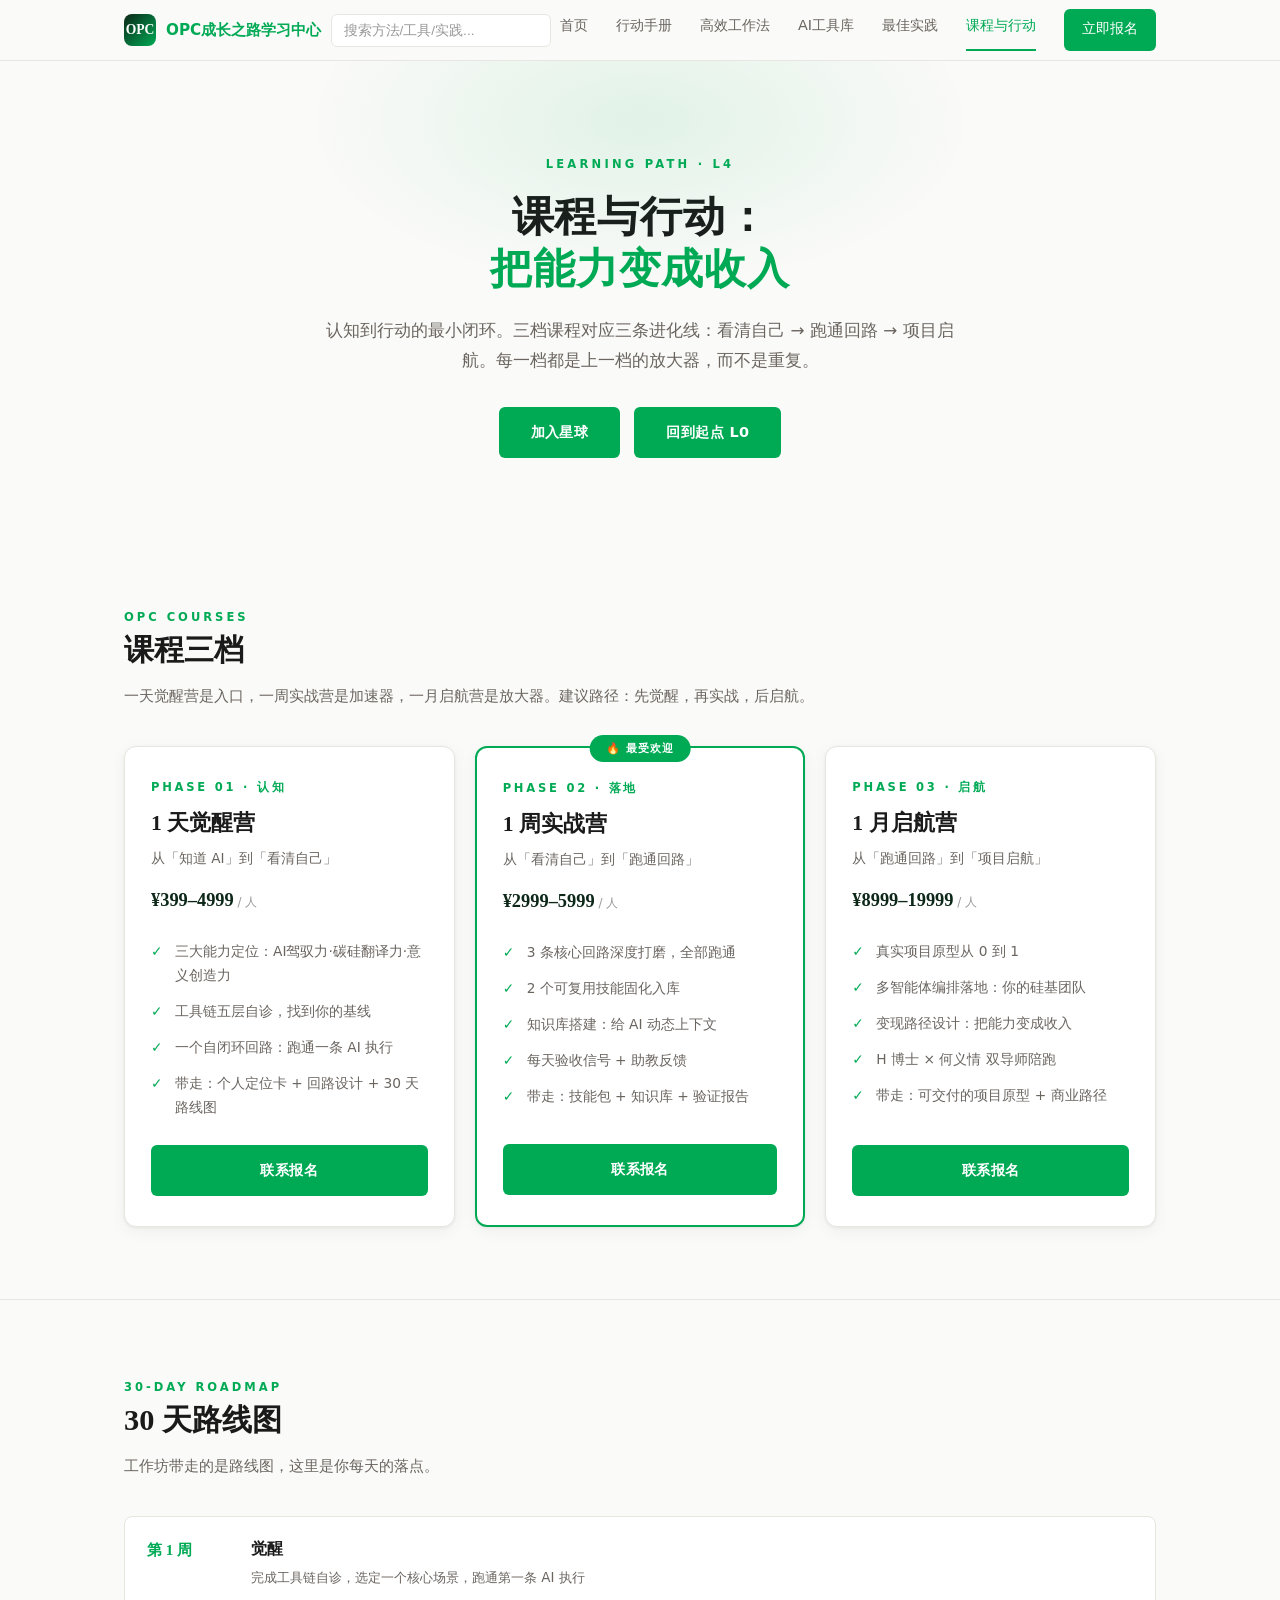
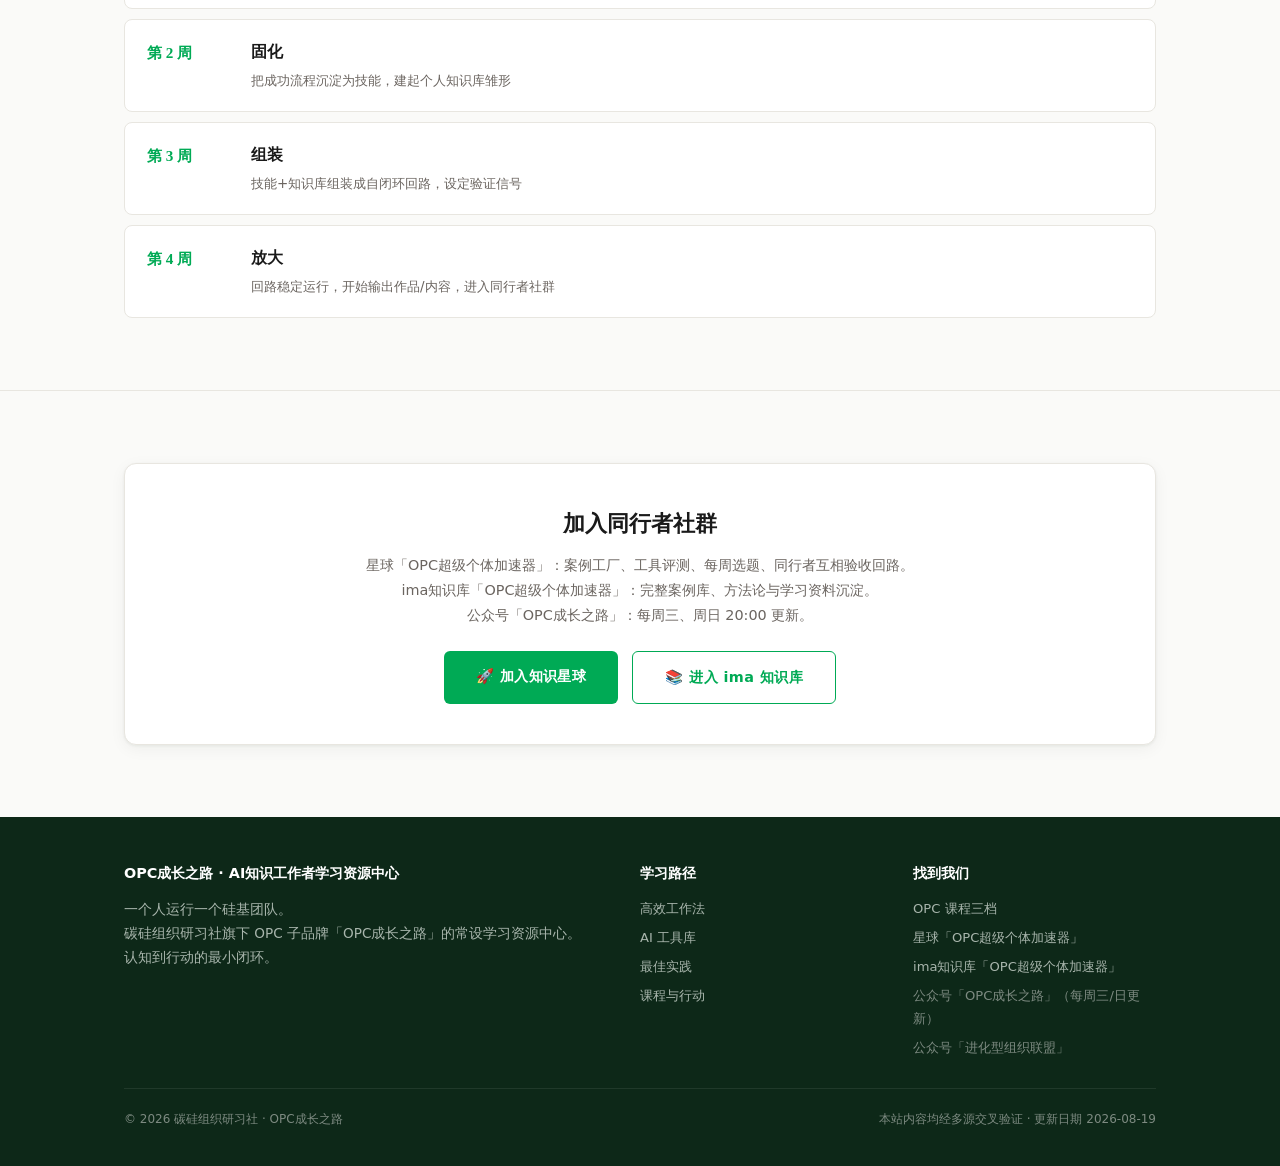
==== commit 625b08b9: "更新真实社群链接: 知识星球+ima知识库(OPC超级个体加速器), 公众号改纯文本防死链" ====
--- a/courses.html
+++ b/courses.html
@@ -71,8 +71,11 @@
   <div class="container">
     <div class="cta">
       <h3>加入同行者社群</h3>
-      <p>星球「OPC超级个体加速器」：案例工厂、工具评测、每周选题、同行者互相验收回路。<br>公众号「OPC成长之路」：每周三、周日 20:00 更新。</p>
-      <a class="btn" href="index.html">扫码加入 · 认知到行动的最小闭环</a>
+      <p>星球「OPC超级个体加速器」：案例工厂、工具评测、每周选题、同行者互相验收回路。<br>ima知识库「OPC超级个体加速器」：完整案例库、方法论与学习资料沉淀。<br>公众号「OPC成长之路」：每周三、周日 20:00 更新。</p>
+      <div class="hero-btns" style="margin-top:18px;">
+        <a class="btn" href="https://wx.zsxq.com/group/51114224124124" target="_blank" rel="noopener">🚀 加入知识星球</a>
+        <a class="btn btn-line" href="https://ima.qq.com/wiki/?shareId=a9c0e648243d798ad16ae1ac835ee0aa9ef40127e9e098336bb33b0cfa2aff3c" target="_blank" rel="noopener">📚 进入 ima 知识库</a>
+      </div>
     </div>
   </div>
 </section>
@@ -93,9 +96,10 @@
       <div>
         <h4>找到我们</h4>
         <a href="courses.html">OPC 课程三档</a>
-        <a href="#">公众号「OPC成长之路」</a>
-        <a href="#">星球「OPC超级个体加速器」</a>
-        <a href="#">公众号「进化型组织联盟」</a>
+        <a href="https://wx.zsxq.com/group/51114224124124" target="_blank" rel="noopener">星球「OPC超级个体加速器」</a>
+        <a href="https://ima.qq.com/wiki/?shareId=a9c0e648243d798ad16ae1ac835ee0aa9ef40127e9e098336bb33b0cfa2aff3c" target="_blank" rel="noopener">ima知识库「OPC超级个体加速器」</a>
+        <span style="display:block;color:#7d8a81;margin-bottom:6px;">公众号「OPC成长之路」（每周三/日更新）</span>
+        <span style="display:block;color:#7d8a81;">公众号「进化型组织联盟」</span>
       </div>
     </div>
     <div class="footer-bottom">
